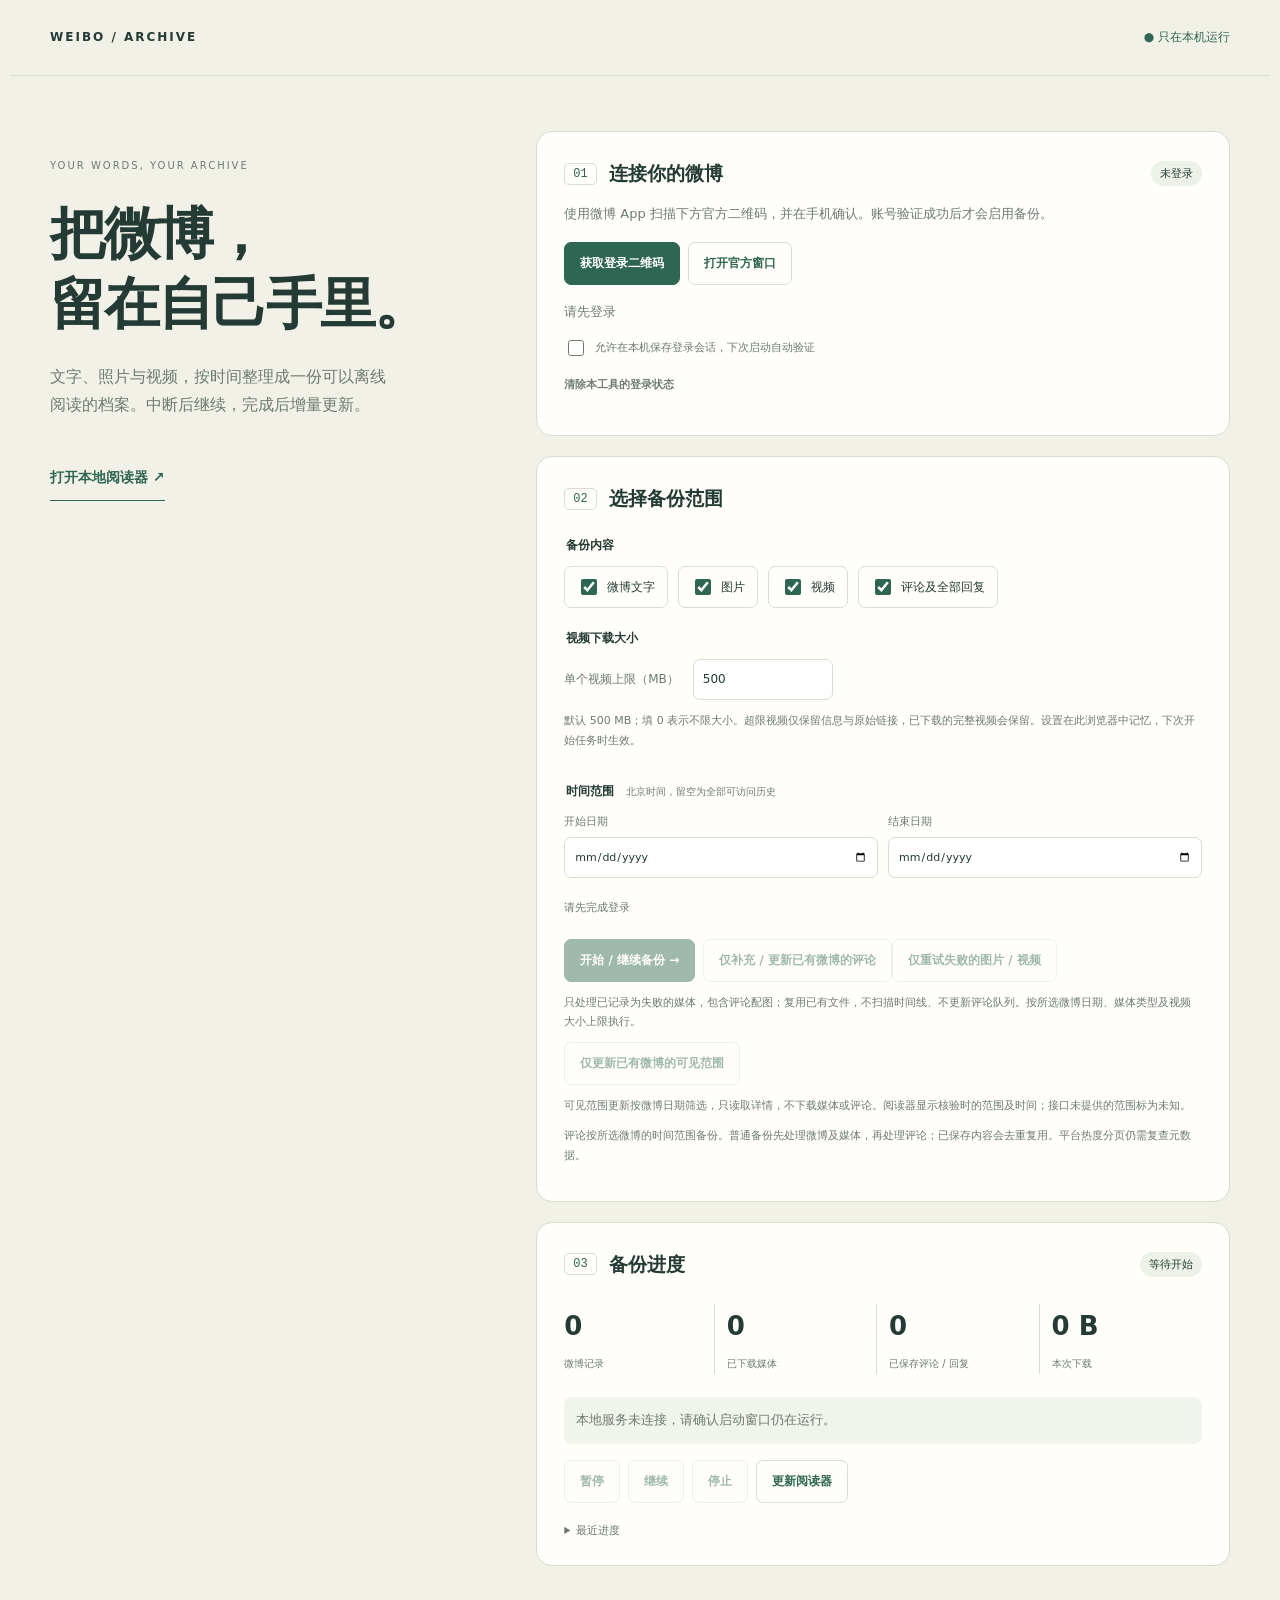
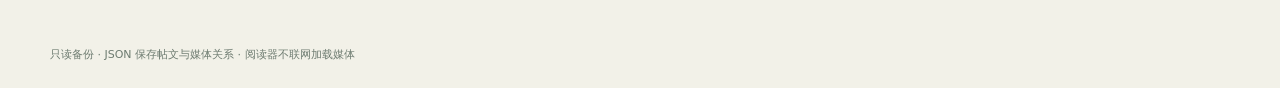
==== static/index.html @ 7191d7e7 "Initial release v0.1.0-beta.1" ====
<!doctype html><html lang="zh-CN"><head><meta charset="utf-8"><meta name="viewport" content="width=device-width,initial-scale=1"><title>微博档案 · 本地备份</title><link rel="stylesheet" href="/static/style.css"></head><body><header><a href="/" class="brand">WEIBO / ARCHIVE</a><span class="local">● 只在本机运行</span></header><main><section class="intro"><p class="eyebrow">YOUR WORDS, YOUR ARCHIVE</p><h1>把微博，<br>留在自己手里。</h1><p>文字、照片与视频，按时间整理成一份可以离线阅读的档案。中断后继续，完成后增量更新。</p><a href="/reader.html" target="_blank" rel="noopener" class="reader-link">打开本地阅读器 ↗</a><p id="archive-location" class="fine"></p></section><div class="workspace"><section class="panel"><div class="section-title"><span>01</span><h2>连接你的微博</h2><b id="auth-badge" class="badge">未登录</b></div><p>使用微博 App 扫描下方官方二维码，并在手机确认。账号验证成功后才会启用备份。</p><div class="actions"><button id="login">获取登录二维码</button><button id="window" class="secondary">打开官方窗口</button></div><div id="qr-panel" class="qr" hidden><img id="qr" width="200" height="200" alt="微博官方登录二维码"><p>微博 App → 我的 → 扫一扫</p><button id="refresh" class="secondary">刷新二维码</button></div><p id="auth-message" role="status">请先登录</p><label class="consent"><input type="checkbox" id="persist">允许在本机保存登录会话，下次启动自动验证</label><div class="actions"><button id="logout" class="link-button">清除本工具的登录状态</button></div></section><section class="panel"><div class="section-title"><span>02</span><h2>选择备份范围</h2></div><form id="settings"><fieldset><legend>备份内容</legend><div class="choices"><label><input name="text" type="checkbox" checked>微博文字</label><label><input name="images" type="checkbox" checked>图片</label><label><input name="video" type="checkbox" checked>视频</label><label><input name="comments" type="checkbox" checked>评论及全部回复</label></div></fieldset><fieldset><legend>视频下载大小</legend><label class="video-limit" for="video-max-mb">单个视频上限（MB）<input id="video-max-mb" name="video_max_mb" type="number" min="0" max="1048576" step="1" value="500" required aria-describedby="video-limit-hint"></label><p id="video-limit-hint" class="fine">默认 500 MB；填 0 表示不限大小。超限视频仅保留信息与原始链接，已下载的完整视频会保留。设置在此浏览器中记忆，下次开始任务时生效。</p></fieldset><fieldset><legend>时间范围 <small>北京时间，留空为全部可访问历史</small></legend><div class="dates"><label>开始日期<input type="date" name="start"></label><label>结束日期<input type="date" name="end"></label></div></fieldset><p id="start-hint" class="fine">请先完成登录</p><button id="start" type="submit" disabled>开始 / 继续备份 →</button><button id="comments-only" type="button" class="secondary" disabled>仅补充 / 更新已有微博的评论</button><button id="failed-only" type="button" class="secondary" disabled>仅重试失败的图片 / 视频</button><p class="fine">只处理已记录为失败的媒体，包含评论配图；复用已有文件，不扫描时间线、不更新评论队列。按所选微博日期、媒体类型及视频大小上限执行。</p><button id="visibility-only" type="button" class="secondary" disabled>仅更新已有微博的可见范围</button><p class="fine">可见范围更新按微博日期筛选，只读取详情，不下载媒体或评论。阅读器显示核验时的范围及时间；接口未提供的范围标为未知。</p><p class="fine">评论按所选微博的时间范围备份。普通备份先处理微博及媒体，再处理评论；已保存内容会去重复用。平台热度分页仍需复查元数据。</p></form></section><section class="panel progress"><div class="section-title"><span>03</span><h2>备份进度</h2><b id="phase" class="badge">等待开始</b></div><p id="error" class="error" role="alert" hidden></p><div class="stats"><div><strong id="posts">0</strong><small>微博记录</small></div><div><strong id="media">0</strong><small>已下载媒体</small></div><div><strong id="comments">0</strong><small>已保存评论 / 回复</small></div><div><strong id="bytes">0 B</strong><small>本次下载</small></div></div><p id="message" role="status">准备好后开始备份</p><p id="detail" class="fine"></p><div class="actions"><button id="pause" class="secondary" disabled>暂停</button><button id="resume" class="secondary" disabled>继续</button><button id="stop" class="secondary" disabled>停止</button><button id="export" class="secondary">更新阅读器</button></div><details><summary>最近进度</summary><ol id="events"></ol></details></section></div></main><footer>只读备份 · JSON 保存帖文与媒体关系 · 阅读器不联网加载媒体</footer><script src="/static/app.js"></script></body></html>
---- static/style.css ----
:root{--paper:#f2f1e8;--ink:#233b34;--muted:#6d7b70;--line:#d9ddd0;--green:#2d6652}*{box-sizing:border-box}body{margin:0;background:var(--paper);color:var(--ink);font:14px/1.75 system-ui,"Microsoft YaHei",sans-serif}header{max-width:1260px;margin:auto;padding:27px 40px;border-bottom:1px solid var(--line);display:flex;justify-content:space-between}.brand{font-size:12px;font-weight:750;letter-spacing:2px;text-decoration:none;color:inherit}.local{font-size:12px;color:var(--green)}main{max-width:1260px;margin:auto;padding:55px 40px;display:grid;grid-template-columns:.85fr 1.4fr;gap:65px}.intro{padding:16px 0;position:sticky;top:25px;align-self:start}.eyebrow{font-size:10px;letter-spacing:2px;color:var(--muted)}h1{font-size:clamp(36px,4.4vw,58px);line-height:1.25;letter-spacing:-2px;font-weight:600;margin:24px 0}.intro>p:not(.eyebrow){max-width:340px;color:var(--muted);font-size:16px}.reader-link{display:inline-block;padding:18px 0 10px;border-bottom:1px solid var(--green);text-decoration:none;color:var(--green);font-weight:600;margin:12px 0}.workspace{display:grid;gap:20px}.panel{background:#fffefa;border:1px solid var(--line);border-radius:16px;padding:25px 27px}.section-title{display:flex;gap:12px;align-items:center}.section-title>span{font:12px ui-monospace,monospace;padding:3px 8px;border:1px solid var(--line);border-radius:5px;color:var(--green)}h2{font-size:19px;font-weight:600;margin:0}.panel>p{color:var(--muted);font-size:13px}.badge{margin-left:auto;font-size:11px;font-weight:500;background:#ecf2e8;border-radius:20px;padding:3px 9px}.actions{display:flex;gap:8px;flex-wrap:wrap;margin:16px 0}button,input,select{font:inherit}button{font-size:12px;font-weight:600;background:var(--green);color:#fff;border:1px solid var(--green);border-radius:7px;padding:10px 15px;cursor:pointer}button:disabled{opacity:.45;cursor:not-allowed}.secondary{background:transparent;color:var(--green);border-color:var(--line)}.link-button{background:transparent;color:var(--muted);border:0;padding:0;font-size:11px}.fine{font-size:11px!important;color:var(--muted);overflow-wrap:anywhere}.consent{display:flex;gap:8px;align-items:center;font-size:11px;color:var(--muted)}input[type=checkbox]{accent-color:var(--green);width:16px;height:16px}fieldset{border:0;padding:0;margin:20px 0}legend{font-weight:600;font-size:12px;margin-bottom:10px}legend small{font-weight:400;color:var(--muted);margin-left:8px}.choices,.dates{display:flex;gap:10px;flex-wrap:wrap}.choices label{padding:9px 12px;border:1px solid var(--line);border-radius:7px;font-size:12px;display:flex;gap:7px;align-items:center}.dates label{font-size:11px;color:var(--muted);flex:1}input[type=date]{display:block;width:100%;min-width:0;padding:9px;border:1px solid var(--line);border-radius:7px;margin-top:6px;background:white;color:var(--ink)}.qr{text-align:center;background:#f7f8f2;padding:20px;border-radius:10px;margin:18px 0}.qr img{display:block;margin:auto;object-fit:contain;image-rendering:pixelated;max-width:100%;height:auto}.qr p{font-size:12px}.qr[hidden]{display:none}.stats{display:grid;grid-template-columns:repeat(3,1fr);gap:12px;margin:23px 0}.stats>div{border-right:1px solid var(--line)}.stats>div:last-child{border:0}.stats strong{display:block;font-size:26px;font-weight:600;font-variant-numeric:tabular-nums}.stats small{font-size:10px;color:var(--muted)}#message{background:#f1f4eb;border-radius:8px;padding:12px}.panel .error{background:#fff0ea;color:#9b4c32;padding:12px;border:1px solid #e2bbaa;border-radius:8px}details{font-size:11px;color:var(--muted);margin-top:18px}#events{max-height:160px;overflow:auto;padding-left:22px}footer{max-width:1260px;margin:auto;padding:24px 40px;font-size:11px;color:var(--muted)}:focus-visible{outline:3px solid #a4b9a0;outline-offset:3px}@media(max-width:800px){header{padding:22px}main{display:block;padding:25px 18px}.intro{position:static;padding:0 4px 30px}.intro>p:not(.eyebrow){max-width:100%}h1{font-size:40px}.panel{padding:20px}.local{font-size:10px}.dates{gap:8px}footer{padding:24px 20px}}
.stats{grid-template-columns:repeat(4,minmax(0,1fr))}#comments-only{margin-top:10px;margin-left:8px}@media(max-width:600px){.stats{grid-template-columns:repeat(2,minmax(0,1fr))}.stats>div:nth-child(2){border-right:0}#comments-only{margin-left:0;display:block}}

.video-limit{display:flex;gap:14px;align-items:center;font-size:12px;color:var(--muted)}.video-limit input{width:140px;max-width:45%;padding:9px;border:1px solid var(--line);border-radius:7px;background:white;color:var(--ink)}

#visibility-only{margin-top:10px;display:block}
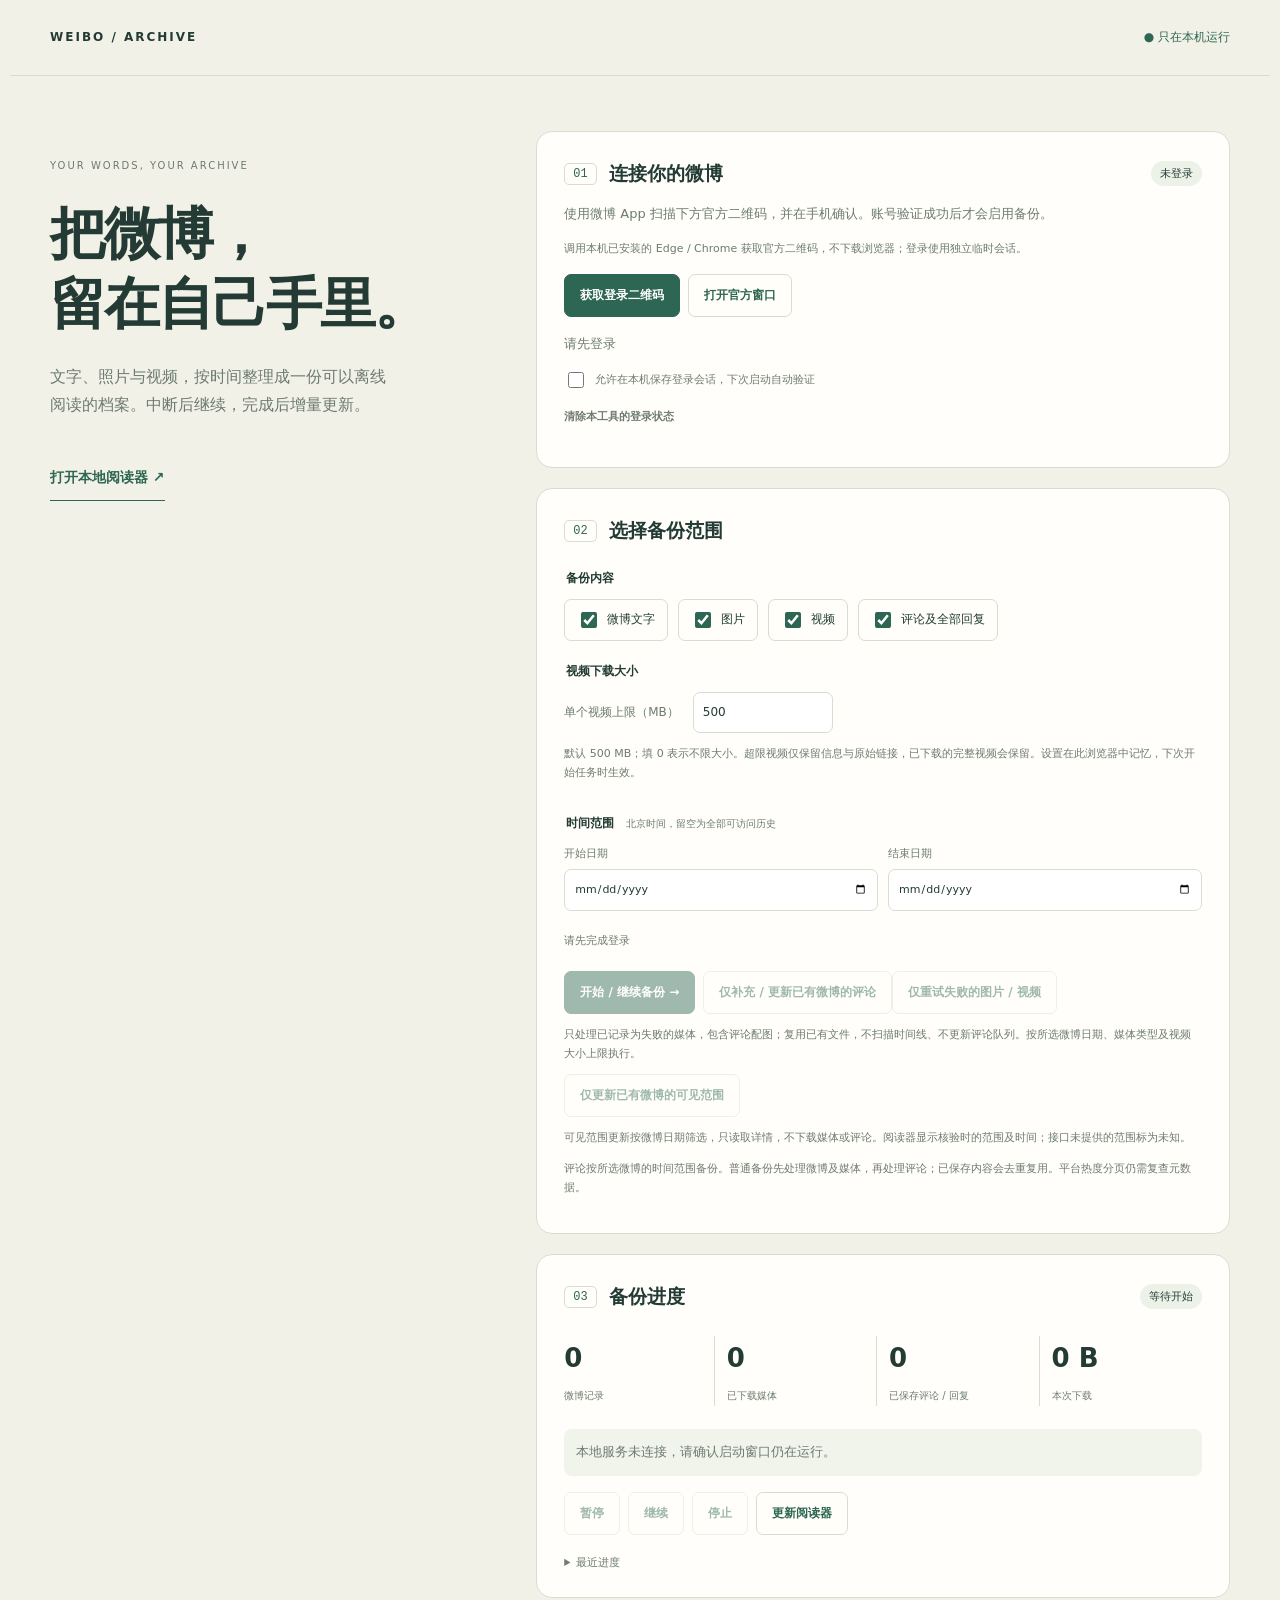
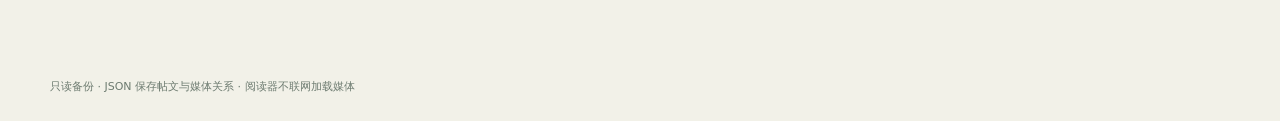
==== commit 47763825: "Release v0.1.0-beta.2: use installed browsers and slim portable runtime" ====
--- a/static/index.html
+++ b/static/index.html
@@ -1 +1 @@
-<!doctype html><html lang="zh-CN"><head><meta charset="utf-8"><meta name="viewport" content="width=device-width,initial-scale=1"><title>微博档案 · 本地备份</title><link rel="stylesheet" href="/static/style.css"></head><body><header><a href="/" class="brand">WEIBO / ARCHIVE</a><span class="local">● 只在本机运行</span></header><main><section class="intro"><p class="eyebrow">YOUR WORDS, YOUR ARCHIVE</p><h1>把微博，<br>留在自己手里。</h1><p>文字、照片与视频，按时间整理成一份可以离线阅读的档案。中断后继续，完成后增量更新。</p><a href="/reader.html" target="_blank" rel="noopener" class="reader-link">打开本地阅读器 ↗</a><p id="archive-location" class="fine"></p></section><div class="workspace"><section class="panel"><div class="section-title"><span>01</span><h2>连接你的微博</h2><b id="auth-badge" class="badge">未登录</b></div><p>使用微博 App 扫描下方官方二维码，并在手机确认。账号验证成功后才会启用备份。</p><div class="actions"><button id="login">获取登录二维码</button><button id="window" class="secondary">打开官方窗口</button></div><div id="qr-panel" class="qr" hidden><img id="qr" width="200" height="200" alt="微博官方登录二维码"><p>微博 App → 我的 → 扫一扫</p><button id="refresh" class="secondary">刷新二维码</button></div><p id="auth-message" role="status">请先登录</p><label class="consent"><input type="checkbox" id="persist">允许在本机保存登录会话，下次启动自动验证</label><div class="actions"><button id="logout" class="link-button">清除本工具的登录状态</button></div></section><section class="panel"><div class="section-title"><span>02</span><h2>选择备份范围</h2></div><form id="settings"><fieldset><legend>备份内容</legend><div class="choices"><label><input name="text" type="checkbox" checked>微博文字</label><label><input name="images" type="checkbox" checked>图片</label><label><input name="video" type="checkbox" checked>视频</label><label><input name="comments" type="checkbox" checked>评论及全部回复</label></div></fieldset><fieldset><legend>视频下载大小</legend><label class="video-limit" for="video-max-mb">单个视频上限（MB）<input id="video-max-mb" name="video_max_mb" type="number" min="0" max="1048576" step="1" value="500" required aria-describedby="video-limit-hint"></label><p id="video-limit-hint" class="fine">默认 500 MB；填 0 表示不限大小。超限视频仅保留信息与原始链接，已下载的完整视频会保留。设置在此浏览器中记忆，下次开始任务时生效。</p></fieldset><fieldset><legend>时间范围 <small>北京时间，留空为全部可访问历史</small></legend><div class="dates"><label>开始日期<input type="date" name="start"></label><label>结束日期<input type="date" name="end"></label></div></fieldset><p id="start-hint" class="fine">请先完成登录</p><button id="start" type="submit" disabled>开始 / 继续备份 →</button><button id="comments-only" type="button" class="secondary" disabled>仅补充 / 更新已有微博的评论</button><button id="failed-only" type="button" class="secondary" disabled>仅重试失败的图片 / 视频</button><p class="fine">只处理已记录为失败的媒体，包含评论配图；复用已有文件，不扫描时间线、不更新评论队列。按所选微博日期、媒体类型及视频大小上限执行。</p><button id="visibility-only" type="button" class="secondary" disabled>仅更新已有微博的可见范围</button><p class="fine">可见范围更新按微博日期筛选，只读取详情，不下载媒体或评论。阅读器显示核验时的范围及时间；接口未提供的范围标为未知。</p><p class="fine">评论按所选微博的时间范围备份。普通备份先处理微博及媒体，再处理评论；已保存内容会去重复用。平台热度分页仍需复查元数据。</p></form></section><section class="panel progress"><div class="section-title"><span>03</span><h2>备份进度</h2><b id="phase" class="badge">等待开始</b></div><p id="error" class="error" role="alert" hidden></p><div class="stats"><div><strong id="posts">0</strong><small>微博记录</small></div><div><strong id="media">0</strong><small>已下载媒体</small></div><div><strong id="comments">0</strong><small>已保存评论 / 回复</small></div><div><strong id="bytes">0 B</strong><small>本次下载</small></div></div><p id="message" role="status">准备好后开始备份</p><p id="detail" class="fine"></p><div class="actions"><button id="pause" class="secondary" disabled>暂停</button><button id="resume" class="secondary" disabled>继续</button><button id="stop" class="secondary" disabled>停止</button><button id="export" class="secondary">更新阅读器</button></div><details><summary>最近进度</summary><ol id="events"></ol></details></section></div></main><footer>只读备份 · JSON 保存帖文与媒体关系 · 阅读器不联网加载媒体</footer><script src="/static/app.js"></script></body></html>
+<!doctype html><html lang="zh-CN"><head><meta charset="utf-8"><meta name="viewport" content="width=device-width,initial-scale=1"><title>微博档案 · 本地备份</title><link rel="stylesheet" href="/static/style.css"></head><body><header><a href="/" class="brand">WEIBO / ARCHIVE</a><span class="local">● 只在本机运行</span></header><main><section class="intro"><p class="eyebrow">YOUR WORDS, YOUR ARCHIVE</p><h1>把微博，<br>留在自己手里。</h1><p>文字、照片与视频，按时间整理成一份可以离线阅读的档案。中断后继续，完成后增量更新。</p><a href="/reader.html" target="_blank" rel="noopener" class="reader-link">打开本地阅读器 ↗</a><p id="archive-location" class="fine"></p></section><div class="workspace"><section class="panel"><div class="section-title"><span>01</span><h2>连接你的微博</h2><b id="auth-badge" class="badge">未登录</b></div><p>使用微博 App 扫描下方官方二维码，并在手机确认。账号验证成功后才会启用备份。</p><p class="fine">调用本机已安装的 Edge / Chrome 获取官方二维码，不下载浏览器；登录使用独立临时会话。</p><div class="actions"><button id="login">获取登录二维码</button><button id="window" class="secondary">打开官方窗口</button></div><div id="qr-panel" class="qr" hidden><img id="qr" width="200" height="200" alt="微博官方登录二维码"><p>微博 App → 我的 → 扫一扫</p><button id="refresh" class="secondary">刷新二维码</button></div><p id="auth-message" role="status">请先登录</p><label class="consent"><input type="checkbox" id="persist">允许在本机保存登录会话，下次启动自动验证</label><div class="actions"><button id="logout" class="link-button">清除本工具的登录状态</button></div></section><section class="panel"><div class="section-title"><span>02</span><h2>选择备份范围</h2></div><form id="settings"><fieldset><legend>备份内容</legend><div class="choices"><label><input name="text" type="checkbox" checked>微博文字</label><label><input name="images" type="checkbox" checked>图片</label><label><input name="video" type="checkbox" checked>视频</label><label><input name="comments" type="checkbox" checked>评论及全部回复</label></div></fieldset><fieldset><legend>视频下载大小</legend><label class="video-limit" for="video-max-mb">单个视频上限（MB）<input id="video-max-mb" name="video_max_mb" type="number" min="0" max="1048576" step="1" value="500" required aria-describedby="video-limit-hint"></label><p id="video-limit-hint" class="fine">默认 500 MB；填 0 表示不限大小。超限视频仅保留信息与原始链接，已下载的完整视频会保留。设置在此浏览器中记忆，下次开始任务时生效。</p></fieldset><fieldset><legend>时间范围 <small>北京时间，留空为全部可访问历史</small></legend><div class="dates"><label>开始日期<input type="date" name="start"></label><label>结束日期<input type="date" name="end"></label></div></fieldset><p id="start-hint" class="fine">请先完成登录</p><button id="start" type="submit" disabled>开始 / 继续备份 →</button><button id="comments-only" type="button" class="secondary" disabled>仅补充 / 更新已有微博的评论</button><button id="failed-only" type="button" class="secondary" disabled>仅重试失败的图片 / 视频</button><p class="fine">只处理已记录为失败的媒体，包含评论配图；复用已有文件，不扫描时间线、不更新评论队列。按所选微博日期、媒体类型及视频大小上限执行。</p><button id="visibility-only" type="button" class="secondary" disabled>仅更新已有微博的可见范围</button><p class="fine">可见范围更新按微博日期筛选，只读取详情，不下载媒体或评论。阅读器显示核验时的范围及时间；接口未提供的范围标为未知。</p><p class="fine">评论按所选微博的时间范围备份。普通备份先处理微博及媒体，再处理评论；已保存内容会去重复用。平台热度分页仍需复查元数据。</p></form></section><section class="panel progress"><div class="section-title"><span>03</span><h2>备份进度</h2><b id="phase" class="badge">等待开始</b></div><p id="error" class="error" role="alert" hidden></p><div class="stats"><div><strong id="posts">0</strong><small>微博记录</small></div><div><strong id="media">0</strong><small>已下载媒体</small></div><div><strong id="comments">0</strong><small>已保存评论 / 回复</small></div><div><strong id="bytes">0 B</strong><small>本次下载</small></div></div><p id="message" role="status">准备好后开始备份</p><p id="detail" class="fine"></p><div class="actions"><button id="pause" class="secondary" disabled>暂停</button><button id="resume" class="secondary" disabled>继续</button><button id="stop" class="secondary" disabled>停止</button><button id="export" class="secondary">更新阅读器</button></div><details><summary>最近进度</summary><ol id="events"></ol></details></section></div></main><footer>只读备份 · JSON 保存帖文与媒体关系 · 阅读器不联网加载媒体</footer><script src="/static/app.js"></script></body></html>
